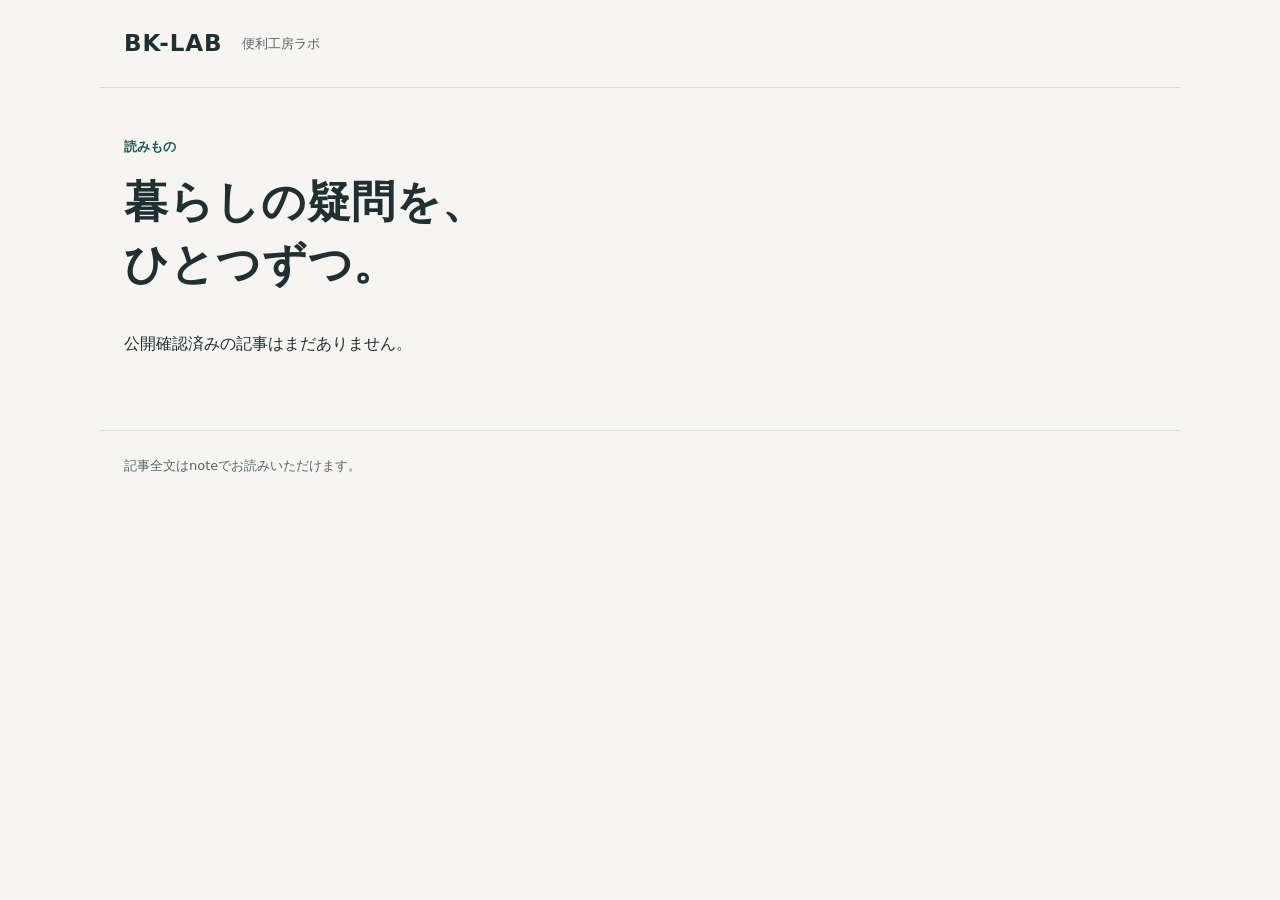
==== docs/distribution/index.html @ 3864666a "Update BK-LAB distribution cards" ====
<!doctype html>
<html lang="ja">
<head>
  <meta charset="utf-8"><meta name="viewport" content="width=device-width, initial-scale=1">
  <meta name="referrer" content="no-referrer">
  <title>BK-LAB | 最新記事</title>
  <link rel="stylesheet" href="style.css">
</head>
<body>
  <header><span class="brand">BK-LAB</span><span>便利工房ラボ</span></header>
  <main><div class="heading"><p>読みもの</p><h1>暮らしの疑問を、<br>ひとつずつ。</h1></div>
    <p id="status" role="status">記事を読み込んでいます…</p>
    <section id="articles" aria-label="最新のnote記事"></section>
  </main>
  <footer>記事全文はnoteでお読みいただけます。</footer>
  <script src="cards.js"></script>
</body>
</html>
---- docs/distribution/style.css ----
:root{--canvas:#f6f5f1;--surface:#fff;--text:#202f32;--muted:#586467;--accent:#195b52;--line:#d8deda;--space:24px}
*{box-sizing:border-box}body{margin:0;background:var(--canvas);color:var(--text);font:16px/1.7 system-ui,"Yu Gothic",sans-serif}header,main,footer{max-width:1080px;margin:auto;padding:var(--space)}header{display:flex;gap:20px;align-items:center;border-bottom:1px solid var(--line)}header span:last-child{font-size:13px;color:var(--muted)}.brand{font-size:23px;font-weight:800;letter-spacing:.04em}.heading{margin:24px 0 36px}.heading p{font-size:13px;color:var(--accent);font-weight:700}.heading h1{font-size:clamp(28px,5vw,44px);line-height:1.4;margin:8px 0;font-weight:700;letter-spacing:.02em}#articles{display:grid;grid-template-columns:repeat(3,minmax(0,1fr));gap:24px}article{border-top:3px solid var(--accent);padding-top:12px}article a{color:inherit;text-decoration:none;display:block}article img{width:100%;aspect-ratio:1;object-fit:contain;background:var(--line)}article h2{font-size:19px;line-height:1.6;margin:12px 0;overflow-wrap:anywhere}article p{font-size:13px;color:var(--muted);margin:8px 0}.read{color:var(--accent);font-size:14px;font-weight:700}a:hover h2{text-decoration:underline}a:focus-visible{outline:3px solid var(--accent);outline-offset:5px}footer{font-size:13px;color:var(--muted);border-top:1px solid var(--line);margin-top:32px}#status:empty{display:none}@media(max-width:760px){#articles{grid-template-columns:repeat(2,minmax(0,1fr))}}@media(max-width:480px){:root{--space:16px}#articles{grid-template-columns:1fr}.heading{margin:16px 0 24px}}
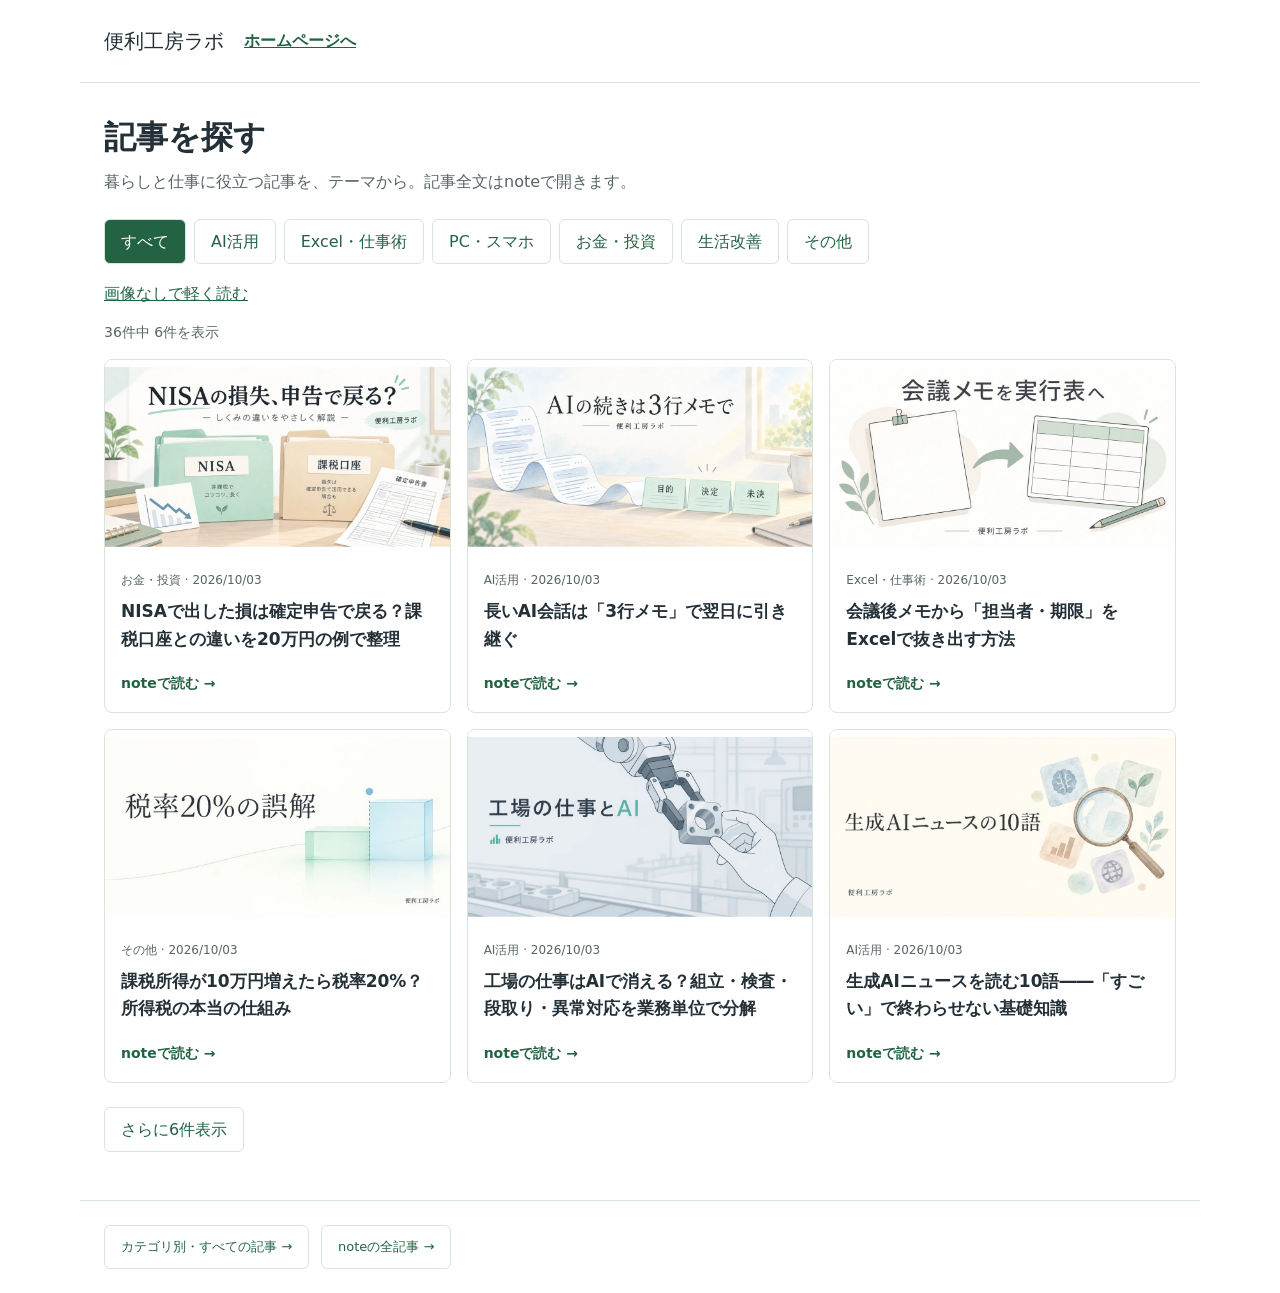
==== commit 32f1af6f: "Update BK-LAB distribution cards" ====
--- a/docs/distribution/index.html
+++ b/docs/distribution/index.html
@@ -4,15 +4,19 @@
   <meta charset="utf-8"><meta name="viewport" content="width=device-width, initial-scale=1">
   <meta name="referrer" content="no-referrer">
   <title>BK-LAB | 最新記事</title>
-  <link rel="stylesheet" href="style.css">
+  <link rel="stylesheet" href="style.css?v=20261003">
 </head>
 <body>
-  <header><span class="brand">BK-LAB</span><span>便利工房ラボ</span></header>
-  <main><div class="heading"><p>読みもの</p><h1>暮らしの疑問を、<br>ひとつずつ。</h1></div>
+  <header><span class="brand">便利工房ラボ</span><a href="https://www.benrikobolab.com/" target="_blank" rel="noopener noreferrer">ホームページへ</a></header>
+  <main><div class="heading"><h1 id="heading">記事を探す</h1><p id="intro">暮らしと仕事に役立つ記事を、テーマから。記事全文はnoteで開きます。</p></div>
+    <nav id="filters" aria-label="記事カテゴリ"></nav>
+    <a id="image-toggle" href="?images=0">画像なしで軽く読む</a>
     <p id="status" role="status">記事を読み込んでいます…</p>
     <section id="articles" aria-label="最新のnote記事"></section>
+    <button id="more" type="button" hidden>さらに6件表示</button>
   </main>
-  <footer>記事全文はnoteでお読みいただけます。</footer>
-  <script src="cards.js"></script>
+  <footer><a class="footer-link" id="full" href="./" target="_blank" rel="noopener noreferrer">カテゴリ別・すべての記事 →</a><a class="footer-link" href="https://note.com/benrikobo" target="_blank" rel="noopener noreferrer">noteの全記事 →</a></footer>
+  <noscript>記事一覧の表示にはJavaScriptが必要です。上のリンクからnoteをご覧ください。</noscript>
+  <script src="cards.js?v=20261003" defer></script>
 </body>
 </html>
--- a/docs/distribution/style.css
+++ b/docs/distribution/style.css
@@ -1,2 +1,4 @@
-:root{--canvas:#f6f5f1;--surface:#fff;--text:#202f32;--muted:#586467;--accent:#195b52;--line:#d8deda;--space:24px}
-*{box-sizing:border-box}body{margin:0;background:var(--canvas);color:var(--text);font:16px/1.7 system-ui,"Yu Gothic",sans-serif}header,main,footer{max-width:1080px;margin:auto;padding:var(--space)}header{display:flex;gap:20px;align-items:center;border-bottom:1px solid var(--line)}header span:last-child{font-size:13px;color:var(--muted)}.brand{font-size:23px;font-weight:800;letter-spacing:.04em}.heading{margin:24px 0 36px}.heading p{font-size:13px;color:var(--accent);font-weight:700}.heading h1{font-size:clamp(28px,5vw,44px);line-height:1.4;margin:8px 0;font-weight:700;letter-spacing:.02em}#articles{display:grid;grid-template-columns:repeat(3,minmax(0,1fr));gap:24px}article{border-top:3px solid var(--accent);padding-top:12px}article a{color:inherit;text-decoration:none;display:block}article img{width:100%;aspect-ratio:1;object-fit:contain;background:var(--line)}article h2{font-size:19px;line-height:1.6;margin:12px 0;overflow-wrap:anywhere}article p{font-size:13px;color:var(--muted);margin:8px 0}.read{color:var(--accent);font-size:14px;font-weight:700}a:hover h2{text-decoration:underline}a:focus-visible{outline:3px solid var(--accent);outline-offset:5px}footer{font-size:13px;color:var(--muted);border-top:1px solid var(--line);margin-top:32px}#status:empty{display:none}@media(max-width:760px){#articles{grid-template-columns:repeat(2,minmax(0,1fr))}}@media(max-width:480px){:root{--space:16px}#articles{grid-template-columns:1fr}.heading{margin:16px 0 24px}}
+:root{--canvas:#fff;--surface:#fff;--text:#243038;--muted:#586467;--accent:#236344;--pale:#eaf4ec;--line:#d8e4dc;--space:24px}
+*{box-sizing:border-box}body{margin:0;background:var(--canvas);color:var(--text);font:16px/1.7 Meiryo,system-ui,sans-serif}header,main,footer{max-width:1120px;margin:auto;padding:var(--space)}header{display:flex;gap:20px;align-items:center;border-bottom:1px solid var(--line)}header a{font-weight:700}.brand{font-size:20px}.heading{margin:8px 0 24px}h1{font-size:clamp(24px,4vw,32px);line-height:1.4;margin:8px 0}.heading p{color:var(--muted);margin:8px 0}a{color:var(--accent)}#filters{display:flex;flex-wrap:wrap;gap:8px;margin:16px 0}#filters a,button,.footer-link{display:inline-flex;align-items:center;justify-content:center;min-height:44px;padding:8px 16px;border:1px solid var(--line);border-radius:6px;background:var(--surface);color:var(--accent);text-decoration:none;font:inherit}#filters a[aria-current]{background:var(--accent);color:white}#articles{display:grid;grid-template-columns:repeat(3,minmax(0,1fr));gap:16px}article{border:1px solid var(--line);border-radius:8px;overflow:hidden;background:var(--surface)}article>a{color:inherit;text-decoration:none;display:block;height:100%}article img{display:block;width:100%;height:auto;aspect-ratio:16/9;object-fit:cover;background:var(--pale)}.copy{padding:16px}article h2{font-size:17px;line-height:1.6;margin:8px 0 16px;overflow-wrap:anywhere}.meta{font-size:12px;color:var(--muted);margin:0}.read{color:var(--accent);font-size:14px;font-weight:700}article a:hover h2{text-decoration:underline}a:focus-visible,button:focus-visible{outline:3px solid var(--accent);outline-offset:3px}button{cursor:pointer;margin-top:24px}#status{color:var(--muted);font-size:14px}#status:empty,[hidden]{display:none!important}footer{font-size:13px;border-top:1px solid var(--line);margin-top:24px;display:flex;gap:12px;flex-wrap:wrap}.compact header,.compact .heading{display:none}.compact main{padding:8px}.compact footer{margin-top:8px;padding:8px}.compact article{border-left:3px solid var(--accent)}.compact .copy{padding:12px}.compact h2{font-size:15px;margin:4px 0 8px}.compact .meta{font-size:11px}.compact article img{max-height:120px}.compact #status{margin:4px}.compact .read{font-size:12px}
+@media(max-width:760px){#articles{grid-template-columns:repeat(2,minmax(0,1fr))}.compact #articles{grid-template-columns:1fr}.compact article>a{display:flex;align-items:center}.compact article img{width:88px;height:72px;flex:none}.compact .copy{flex:1;min-width:0}}
+@media(max-width:480px){:root{--space:16px}#articles{grid-template-columns:1fr}.heading{margin:8px 0 16px}header{font-size:13px;gap:12px}.compact .footer-link{font-size:12px;padding:8px}}
